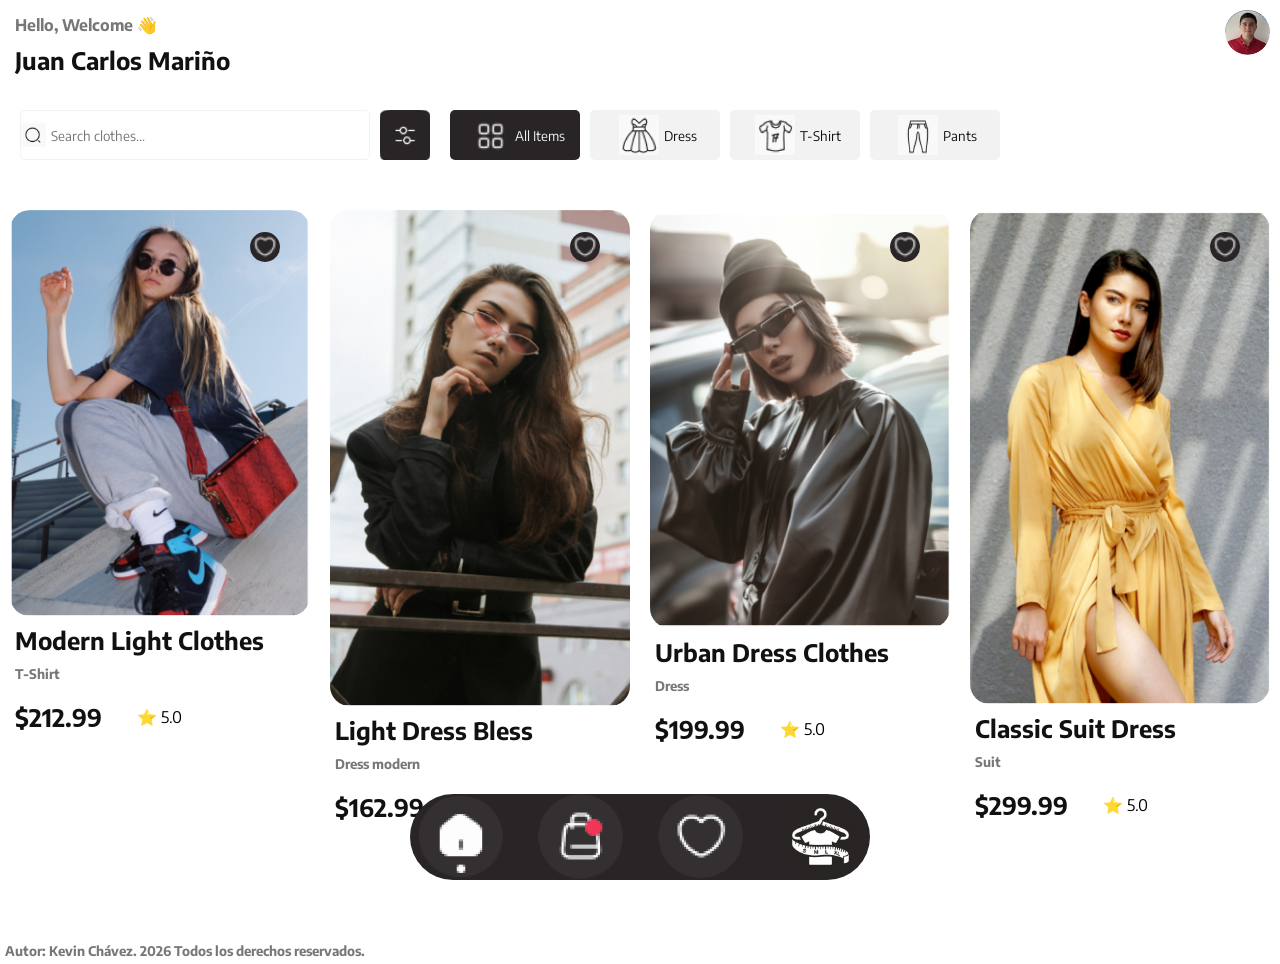
==== index.html @ 702ff0e3 "feat: :sparkles: Reciclaje de sitio AppECommerce" ====
<!DOCTYPE html>
<html lang="en">
<head>
    <meta charset="UTF-8">
    <meta name="viewport" content="width=device-width, initial-scale=1.0">
    <title>AppEcommerce</title>
    <link rel="stylesheet" href="css/style.css">
</head>
<body>
    <header class="encabezado">
        <div class="bienvenida" id="inicio">
            <h4>Hello, Welcome &#128075;</h4>
            <h2>Juan Carlos Mariño</h2>
        </div>
        <div class="usuario">
            <img src="storage/img/login.png">
        </div>
    </header>
    <main>
        <div class="contenedorFiltros">
            <section class="filtros">
                    <input type="text" placeholder="Search clothes...">
                    <button><img src="storage/img/filter.png"></button>
            </section>
            <section class="categorias">
                <button class="all"><img src="storage/img/All.png">All Items</button>
                <button class="dress"><img src="storage/img/dress.png">Dress</button>
                <button class="tshirt"><img src="storage/img/shirt.png">T-Shirt</button>
                <button class="pants"><img src="storage/img/pants.png">Pants</button>
            </section>
        </div>
        <section class="catalogo">
            <article class="producto">
                <div class="favorito"></div>
                <a href="views/detail.html"><img src="storage/img/imagen1.png"></a>
                <h2>Modern Light Clothes</h2>
                <h5>T-Shirt</h5>
                <div>
                    <h2>$212.99</h2>
                    <p>&#11088; 5.0</p>
                </div>
            </article>
            <article class="producto">
                <div class="favorito"></div>
                <a href="views/detail.html"><img src="storage/img/imagen2.png"></a>
                <h2>Light Dress Bless</h2>
                <h5>Dress modern</h5>
                <div>
                    <h2>$162.99</h2>
                    <p>&#11088; 5.0</p>
                </div>
            </article>
            <article class="producto">
                <div class="favorito"></div>
                <a href="views/detail.html"><img src="storage/img/imagen3.png"></a>
                <h2>Urban Dress Clothes</h2>
                <h5>Dress</h5>
                <div>
                    <h2>$199.99</h2>
                    <p>&#11088; 5.0</p>
                </div>
            </article>
            <article class="producto">
                <div class="favorito"></div>
                <a href="views/detail.html"><img src="storage/img/imagen4.png"></a>
                <h2>Classic Suit Dress</h2>
                <h5>Suit</h5>
                <div>
                    <h2>$299.99</h2>
                    <p>&#11088; 5.0</p>
                </div>
            </article>
        </section>
        <div class="contenedorMenu">
            <nav>
                <ul class="menu">
                    <li><a href="#inicio"><img src="storage/img/inicio.png"></a></li>
                    <li><a href="views/checkout.html"><img src="storage/img/checkout.png"></a></li>
                    <li><a href="#inicio"><img src="storage/img/favMenu.png"></a></li>
                    <li><a href="views/sizesTable.html"><img src="storage/img/tallas.png"></a></li>
                </ul>
            </nav>
        </div>
        <footer>
            <h5>Autor: Kevin Chávez. 2026 Todos los derechos reservados.</h5>
        </footer>
    </main>
</body>
</html>
---- css/style.css ----
@import url(variables.css);

* {
    margin: 0px;
    padding: 0px;
    box-sizing: border-box;
}

body {
    font-family: var(--font);
    background-color: white;
}


h2 {
    color: var(--color05);
    padding: 5px;
}

h4 {
    color: var(--color02);
    padding: 5px;
}

h5 {
    color: var(--color02);
    padding: 5px;
}

header {
    display: grid;
    grid-template-columns: repeat(2, 1fr);
}

header div {
    display: flex;
    flex-direction: column;
    margin: 10px;
}

.usuario {
    align-items:end;
}

.usuario img {
    width: 45px;
    border-radius: 50%;
}



.filtros {
    display: flex;
    gap: 10px;
    margin: 10px;
}

.filtros input {
    border: 1px solid;
    border-color: var(--color04);
    border-radius: 5px;
    padding: 8px;
    padding-left: 30px;
    background-image: url('../storage/img/lupa.png') ;
    background-size: 25px;
    background-repeat: no-repeat;
    background-position: left center;
    width: 100%;
    height: 50px;
    font-family: var(--font);
}

.filtros button {
    border: none;
    border-radius: 5px;
    cursor: pointer;
    width: 50px;
    height: 50px;
    background-color: var(--color01);
    align-items: center;
}

.filtros button img {
    width: 50px;
    height: 50px;
}

.categorias {
    display: flex;
    gap: 10px;
    margin: 10px;
    padding-top: 25px;
    
}

.categorias button {
    border: none;
    border-radius: 5px;
    cursor: pointer;
    width: 130px;
    height: 50px;
    font-family: var(--font);
    justify-content: center;
    align-items: center;
    gap: 5px;
    display: inline-flex;
}

.categorias button:active {
    background-color: var(--color03);
}

.categorias button img {
    width: 40px;
    height: 40px;
}

.all {
    background-color: var(--color01);
    color: var(--color04);
    padding-left: 5px;

}

.dress {
    background-color: var(--color04);
    color: var(--color05);
    padding-left: 5px;
}

.tshirt {
    background-color: var(--color04);
    color: var(--color05);
    padding-left: 5px;
}

.pants {
    background-color: var(--color04);
    color: var(--color05);
    padding-left: 5px;
}

.catalogo {
    display: grid;
    grid-template-columns: repeat(2, 1fr);
    gap: 20px;
    margin: 10px;
}

.producto {
    display: flex;
    flex-direction: column;
    border-radius: 15px;
}

.producto img:hover {
    width: 104%;
}

.producto img {
    width: 100%;
    border-radius: 20px;
}

.producto div {
    display: flex;
    align-items: center;
    gap: 30px;
    padding-top: 10px;
}

.favorito {
    position:relative;
    top: 8%;
    left: 80%;
    width: 30px;
    height: 30px;
    background-image: url('../storage/img/favOff.png');
    background-size:cover;
    background-repeat: no-repeat;
    cursor: pointer;
    border-radius: 50%;
}

.favorito:active {
    background-image: url('../storage/img/favOn.png');
}
/*.favorito input {
    opacity: 0;
    width: 0;
    height: 0;
}*/
/*.favLabel {
    width: 30px;
    height: 30px;
    cursor: pointer;
    border-radius: 50%;
}
.fav:checked + .favLabel {
    background-image: url('../storage/img/favOn.png');
}*/
.contenedorMenu {
    position: fixed;
    bottom: 0;
    display: flex;
    justify-content: center;
    left: 30%;
    right: 30%;
}

nav {
    padding: 20px;
    width: 500px;
}

.menu {
    background-color: var(--color01);
    border-radius: 50px;
    display: flex;
    gap: 20px;   
    justify-content: center;
    align-items: center;
    
}

.menu li {
    display: flex;
    flex: 1;
    cursor: pointer;
    align-items: center;
    justify-content: center;
}

.menu li img {
    width: 85px;
    border-radius: 50px;
    display: flex;
    flex-direction: column;
    align-items: center;
    justify-content: center;
    text-decoration: none;
}

footer {
    padding-top: 100px;
}

@media (min-width: 761px) {
    .filtros input {
        width: 350px;
    }

    .catalogo {
        grid-template-columns: repeat(3, 1fr);
    }
    
}

@media (min-width: 991px) {
    
    .filtros input {
        width: 350px;
    }

    .categorias {
        padding-top: 0px;
    }

    .contenedorFiltros {
        display: flex;
        
        margin: 10px;
    }

    .catalogo {
        grid-template-columns: repeat(4, 1fr);
    }

}
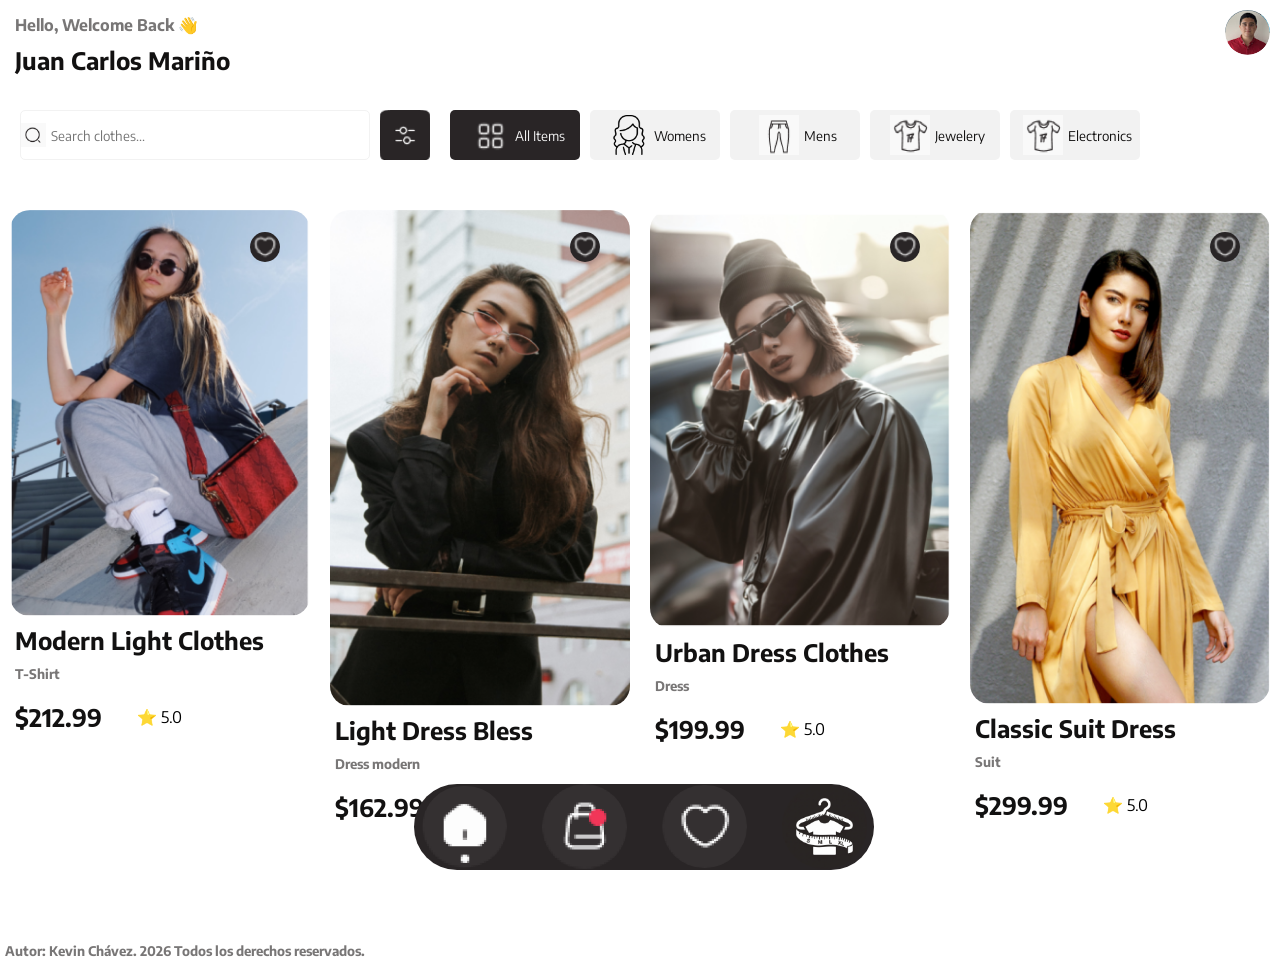
==== commit 35520b49: "feat: :rocket: Adecuacion de sitio a fakestore" ====
--- a/index.html
+++ b/index.html
@@ -3,13 +3,23 @@
 <head>
     <meta charset="UTF-8">
     <meta name="viewport" content="width=device-width, initial-scale=1.0">
-    <title>AppEcommerce</title>
+    <title>FakeStore</title>
     <link rel="stylesheet" href="css/style.css">
 </head>
 <body>
     <header class="encabezado">
+        <div class="contenedorMenu">
+            <nav>
+                <ul class="menu">
+                    <li><a href="#inicio"><img src="storage/img/inicio.png"></a></li>
+                    <li><a href="views/checkout.html"><img src="storage/img/checkout.png"></a></li>
+                    <li><a href="#inicio"><img src="storage/img/favMenu.png"></a></li>
+                    <li><a href="views/sizesTable.html"><img src="storage/img/tallas.png"></a></li>
+                </ul>
+            </nav>
+        </div>
         <div class="bienvenida" id="inicio">
-            <h4>Hello, Welcome &#128075;</h4>
+            <h4>Hello, Welcome Back &#128075;</h4>
             <h2>Juan Carlos Mariño</h2>
         </div>
         <div class="usuario">
@@ -24,9 +34,11 @@
             </section>
             <section class="categorias">
                 <button class="all"><img src="storage/img/All.png">All Items</button>
-                <button class="dress"><img src="storage/img/dress.png">Dress</button>
-                <button class="tshirt"><img src="storage/img/shirt.png">T-Shirt</button>
-                <button class="pants"><img src="storage/img/pants.png">Pants</button>
+                <button class="womens"><img src="storage/img/dress.png">Womens</button>
+                <button class="mens"><img src="storage/img/pants.png">Mens</button>
+                <button class="jewelery"><img src="storage/img/shirt.png">Jewelery</button>
+                <button class="electronics"><img src="storage/img/shirt.png">Electronics</button>
+
             </section>
         </div>
         <section class="catalogo">
@@ -71,16 +83,7 @@
                 </div>
             </article>
         </section>
-        <div class="contenedorMenu">
-            <nav>
-                <ul class="menu">
-                    <li><a href="#inicio"><img src="storage/img/inicio.png"></a></li>
-                    <li><a href="views/checkout.html"><img src="storage/img/checkout.png"></a></li>
-                    <li><a href="#inicio"><img src="storage/img/favMenu.png"></a></li>
-                    <li><a href="views/sizesTable.html"><img src="storage/img/tallas.png"></a></li>
-                </ul>
-            </nav>
-        </div>
+
         <footer>
             <h5>Autor: Kevin Chávez. 2026 Todos los derechos reservados.</h5>
         </footer>
--- a/css/style.css
+++ b/css/style.css
@@ -122,23 +122,30 @@
 
 }
 
-.dress {
-    background-color: var(--color04);
-    color: var(--color05);
-    padding-left: 5px;
-}
-
-.tshirt {
-    background-color: var(--color04);
-    color: var(--color05);
-    padding-left: 5px;
-}
-
-.pants {
-    background-color: var(--color04);
-    color: var(--color05);
-    padding-left: 5px;
-}
+.womens {
+    background-color: var(--color04);
+    color: var(--color05);
+    padding-left: 5px;
+}
+
+.mens {
+    background-color: var(--color04);
+    color: var(--color05);
+    padding-left: 5px;
+}
+
+.jewelery {
+    background-color: var(--color04);
+    color: var(--color05);
+    padding-left: 5px;
+}
+
+.electronics {
+    background-color: var(--color04);
+    color: var(--color05);
+    padding-left: 5px;
+}
+
 
 .catalogo {
     display: grid;
@@ -185,20 +192,7 @@
 .favorito:active {
     background-image: url('../storage/img/favOn.png');
 }
-/*.favorito input {
-    opacity: 0;
-    width: 0;
-    height: 0;
-}*/
-/*.favLabel {
-    width: 30px;
-    height: 30px;
-    cursor: pointer;
-    border-radius: 50%;
-}
-.fav:checked + .favLabel {
-    background-image: url('../storage/img/favOn.png');
-}*/
+
 .contenedorMenu {
     position: fixed;
     bottom: 0;
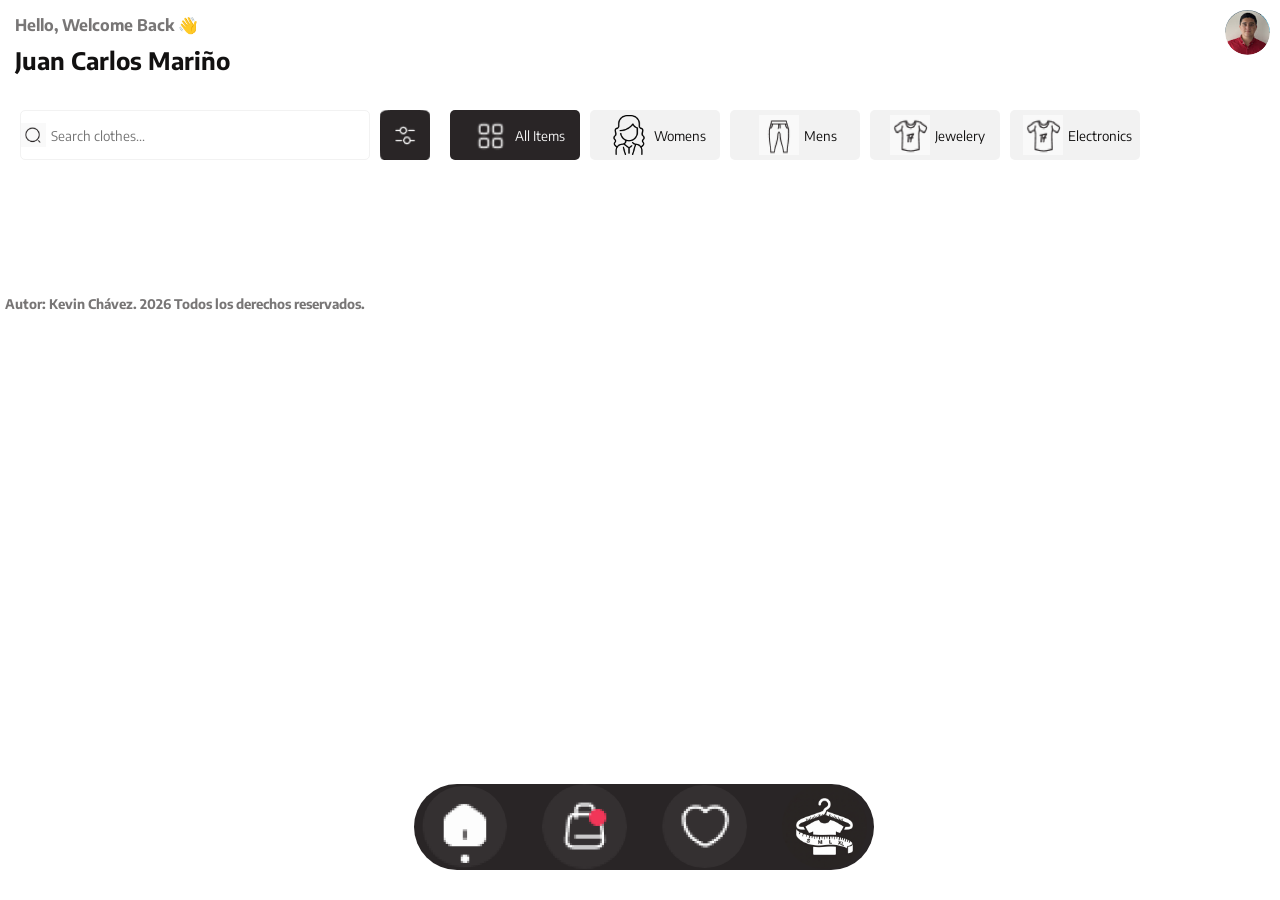
==== commit eb9fa27e: "feat: :rocket: Se añade fuente para contenido de sitio fetch" ====
--- a/index.html
+++ b/index.html
@@ -41,52 +41,14 @@
 
             </section>
         </div>
-        <section class="catalogo">
-            <article class="producto">
-                <div class="favorito"></div>
-                <a href="views/detail.html"><img src="storage/img/imagen1.png"></a>
-                <h2>Modern Light Clothes</h2>
-                <h5>T-Shirt</h5>
-                <div>
-                    <h2>$212.99</h2>
-                    <p>&#11088; 5.0</p>
-                </div>
-            </article>
-            <article class="producto">
-                <div class="favorito"></div>
-                <a href="views/detail.html"><img src="storage/img/imagen2.png"></a>
-                <h2>Light Dress Bless</h2>
-                <h5>Dress modern</h5>
-                <div>
-                    <h2>$162.99</h2>
-                    <p>&#11088; 5.0</p>
-                </div>
-            </article>
-            <article class="producto">
-                <div class="favorito"></div>
-                <a href="views/detail.html"><img src="storage/img/imagen3.png"></a>
-                <h2>Urban Dress Clothes</h2>
-                <h5>Dress</h5>
-                <div>
-                    <h2>$199.99</h2>
-                    <p>&#11088; 5.0</p>
-                </div>
-            </article>
-            <article class="producto">
-                <div class="favorito"></div>
-                <a href="views/detail.html"><img src="storage/img/imagen4.png"></a>
-                <h2>Classic Suit Dress</h2>
-                <h5>Suit</h5>
-                <div>
-                    <h2>$299.99</h2>
-                    <p>&#11088; 5.0</p>
-                </div>
-            </article>
+        <section class="catalogo" id="catalogo">
+            
         </section>
 
         <footer>
             <h5>Autor: Kevin Chávez. 2026 Todos los derechos reservados.</h5>
         </footer>
     </main>
+    <script src="./js/app.js"></script>
 </body>
 </html>
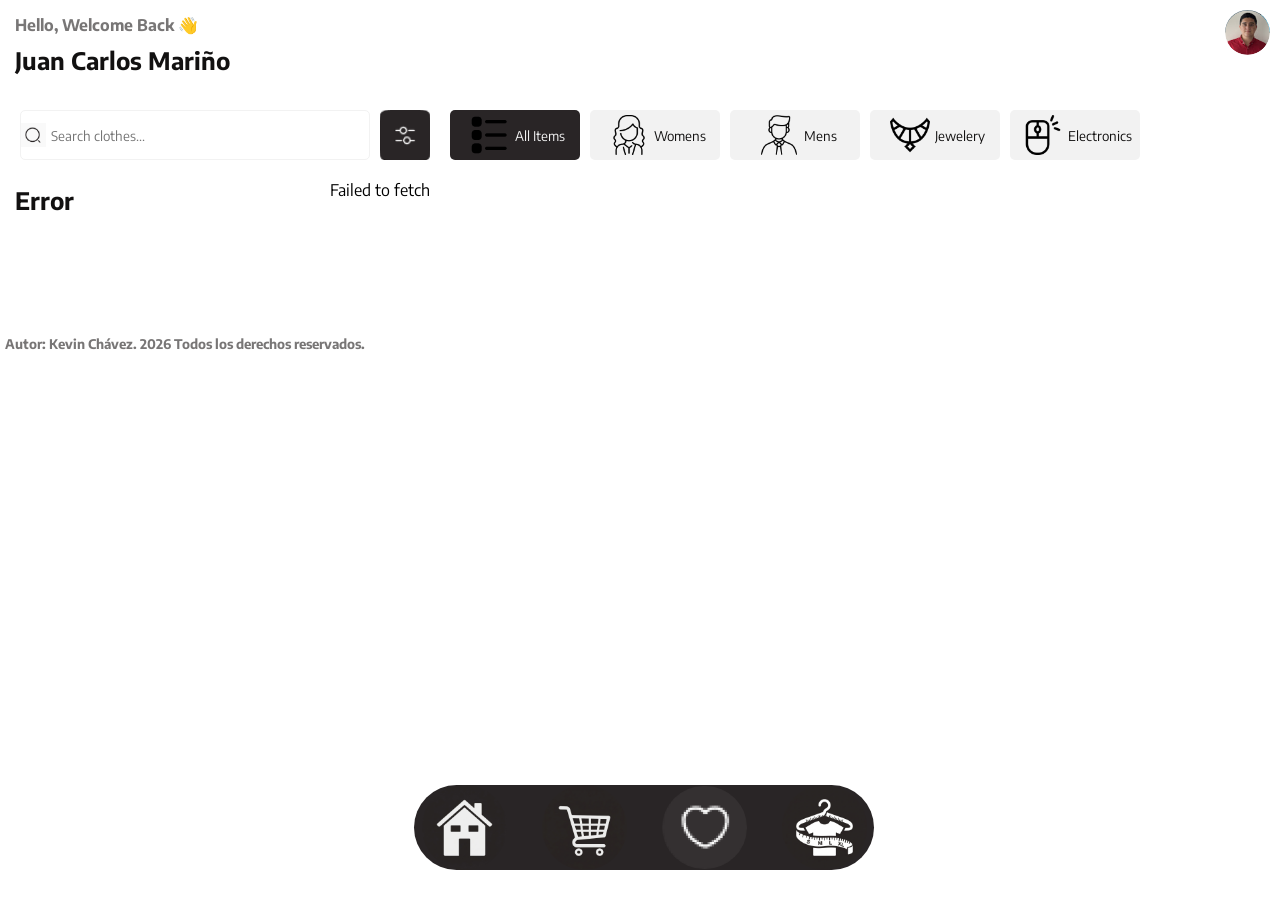
==== commit cab9d924: "feat: :rocket: Se añade funcion de filtro y correcciones en iconos" ====
--- a/index.html
+++ b/index.html
@@ -4,6 +4,7 @@
     <meta charset="UTF-8">
     <meta name="viewport" content="width=device-width, initial-scale=1.0">
     <title>FakeStore</title>
+    <link rel="icon" type="image/png" href="./storage/img/f.png">
     <link rel="stylesheet" href="css/style.css">
 </head>
 <body>
@@ -32,12 +33,12 @@
                     <input type="text" placeholder="Search clothes...">
                     <button><img src="storage/img/filter.png"></button>
             </section>
-            <section class="categorias">
-                <button class="all"><img src="storage/img/All.png">All Items</button>
-                <button class="womens"><img src="storage/img/dress.png">Womens</button>
-                <button class="mens"><img src="storage/img/pants.png">Mens</button>
-                <button class="jewelery"><img src="storage/img/shirt.png">Jewelery</button>
-                <button class="electronics"><img src="storage/img/shirt.png">Electronics</button>
+            <section class="categorias" id="contenedorCategorias">
+                <button class="all" data-category="all"><img src="storage/img/All.png">All Items</button>
+                <button class="womens" data-category="women's clothing"><img src="storage/img/women.png">Womens</button>
+                <button class="mens" data-category="men's clothing"><img src="storage/img/men.png">Mens</button>
+                <button class="jewelery" data-category="jewelery"><img src="storage/img/jewelery.png">Jewelery</button>
+                <button class="electronics" data-category="electronics"><img src="storage/img/electronic.png">Electronics</button>
 
             </section>
         </div>
--- a/css/style.css
+++ b/css/style.css
@@ -187,10 +187,12 @@
     background-repeat: no-repeat;
     cursor: pointer;
     border-radius: 50%;
+    z-index: 0;
 }
 
 .favorito:active {
     background-image: url('../storage/img/favOn.png');
+    z-index: 0;
 }
 
 .contenedorMenu {
@@ -205,6 +207,7 @@
 nav {
     padding: 20px;
     width: 500px;
+    z-index: 100;
 }
 
 .menu {
@@ -214,7 +217,7 @@
     gap: 20px;   
     justify-content: center;
     align-items: center;
-    
+    z-index: 100;
 }
 
 .menu li {
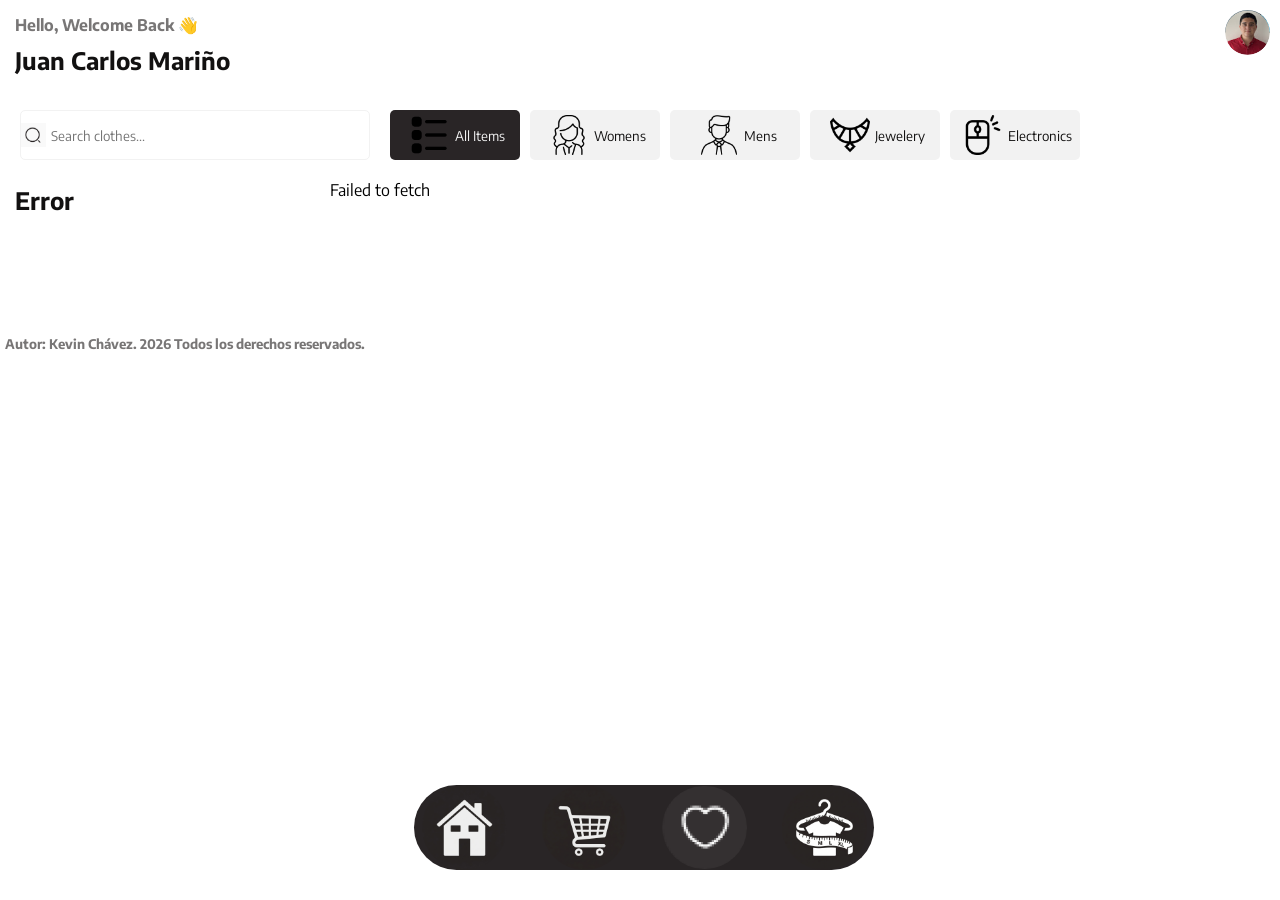
==== commit 36731546: "feat: :rocket: Correcciones en busqueda de productos" ====
--- a/index.html
+++ b/index.html
@@ -30,8 +30,8 @@
     <main>
         <div class="contenedorFiltros">
             <section class="filtros">
-                    <input type="text" placeholder="Search clothes...">
-                    <button><img src="storage/img/filter.png"></button>
+                    <input type="text" placeholder="Search clothes..." id="inputBusqueda">
+                    
             </section>
             <section class="categorias" id="contenedorCategorias">
                 <button class="all" data-category="all"><img src="storage/img/All.png">All Items</button>
--- a/css/style.css
+++ b/css/style.css
@@ -202,12 +202,12 @@
     justify-content: center;
     left: 30%;
     right: 30%;
+    z-index: 100;
 }
 
 nav {
     padding: 20px;
     width: 500px;
-    z-index: 100;
 }
 
 .menu {
@@ -217,7 +217,6 @@
     gap: 20px;   
     justify-content: center;
     align-items: center;
-    z-index: 100;
 }
 
 .menu li {
